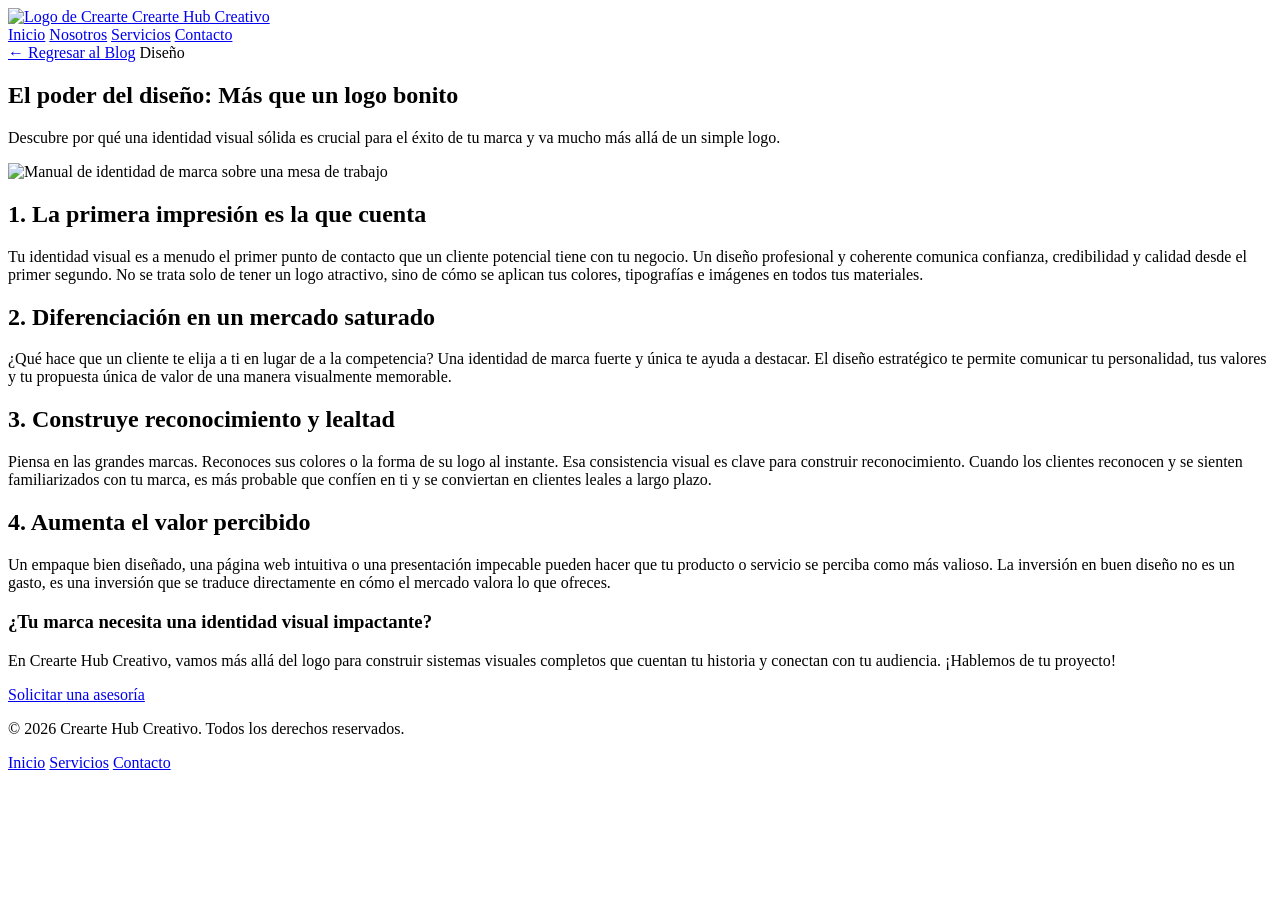
==== blog-post-design.html @ 3978bf1a "Add files via upload" ====
<!DOCTYPE html>
<html lang="es">
  <head>
    <meta charset="UTF-8" />
    <meta name="viewport" content="width=device-width, initial-scale=1.0" />
    <title>El poder del diseño: Más que un logo bonito - Crearte Hub Creativo</title>
    <meta name="description" content="Descubre por qué una identidad visual sólida es crucial para el éxito de tu marca y va mucho más allá de un simple logo." />
    <link rel="preconnect" href="https://fonts.googleapis.com" />
    <link rel="preconnect" href="https://fonts.gstatic.com" crossorigin />
    <link href="https://fonts.googleapis.com/css2?family=Poppins:wght@400;500;600;700&display=swap" rel="stylesheet" />
    <link rel="stylesheet" href="css/styles.css" />
    <link rel="stylesheet" href="css/blog-post.css" />
  </head>
  <body>
    <header class="site-header">
      <div class="container nav-bar">
        <a class="brand" href="index.html#inicio">
          <img src="img/LOGOS CREARTE_Mesa de trabajo 1.png" alt="Logo de Crearte" />
          <span>Crearte Hub Creativo</span>
        </a>
        <nav class="nav-links" aria-label="Navegación principal">
          <a href="index.html#inicio">Inicio</a>
          <a href="index.html#nosotros">Nosotros</a>
          <a href="index.html#servicios">Servicios</a>
          <a href="index.html#contacto">Contacto</a>
        </nav>
      </div>
    </header>

    <main>
      <article class="article-container">
        <header class="article-header">
          <div class="container">
            <a href="blog.html" class="btn-back">← Regresar al Blog</a>
            <span class="blog-post-category">Diseño</span>
            <h1>El poder del diseño: Más que un logo bonito</h1>
            <p class="article-subtitle">Descubre por qué una identidad visual sólida es crucial para el éxito de tu marca y va mucho más allá de un simple logo.</p>
            <img src="img/identidad.jpg" alt="Manual de identidad de marca sobre una mesa de trabajo" class="article-image" />
          </div>
        </header>

        <section class="article-content">
          <div class="container">
            <h2>1. La primera impresión es la que cuenta</h2>
            <p>Tu identidad visual es a menudo el primer punto de contacto que un cliente potencial tiene con tu negocio. Un diseño profesional y coherente comunica confianza, credibilidad y calidad desde el primer segundo. No se trata solo de tener un logo atractivo, sino de cómo se aplican tus colores, tipografías e imágenes en todos tus materiales.</p>

            <h2>2. Diferenciación en un mercado saturado</h2>
            <p>¿Qué hace que un cliente te elija a ti en lugar de a la competencia? Una identidad de marca fuerte y única te ayuda a destacar. El diseño estratégico te permite comunicar tu personalidad, tus valores y tu propuesta única de valor de una manera visualmente memorable.</p>

            <h2>3. Construye reconocimiento y lealtad</h2>
            <p>Piensa en las grandes marcas. Reconoces sus colores o la forma de su logo al instante. Esa consistencia visual es clave para construir reconocimiento. Cuando los clientes reconocen y se sienten familiarizados con tu marca, es más probable que confíen en ti y se conviertan en clientes leales a largo plazo.</p>

            <h2>4. Aumenta el valor percibido</h2>
            <p>Un empaque bien diseñado, una página web intuitiva o una presentación impecable pueden hacer que tu producto o servicio se perciba como más valioso. La inversión en buen diseño no es un gasto, es una inversión que se traduce directamente en cómo el mercado valora lo que ofreces.</p>

            <div class="article-cta">
              <h3>¿Tu marca necesita una identidad visual impactante?</h3>
              <p>En Crearte Hub Creativo, vamos más allá del logo para construir sistemas visuales completos que cuentan tu historia y conectan con tu audiencia. ¡Hablemos de tu proyecto!</p>
              <a href="index.html#contacto" class="btn btn-primary">Solicitar una asesoría</a>
            </div>
          </div>
        </section>
      </article>
    </main>

    <footer class="site-footer">
      <div class="container footer-content">
        <p>© 2026 Crearte Hub Creativo. Todos los derechos reservados.</p>
        <div class="footer-links">
          <a href="index.html#inicio">Inicio</a>
          <a href="index.html#servicios">Servicios</a>
          <a href="index.html#contacto">Contacto</a>
        </div>
      </div>
    </footer>
  </body>
</html>
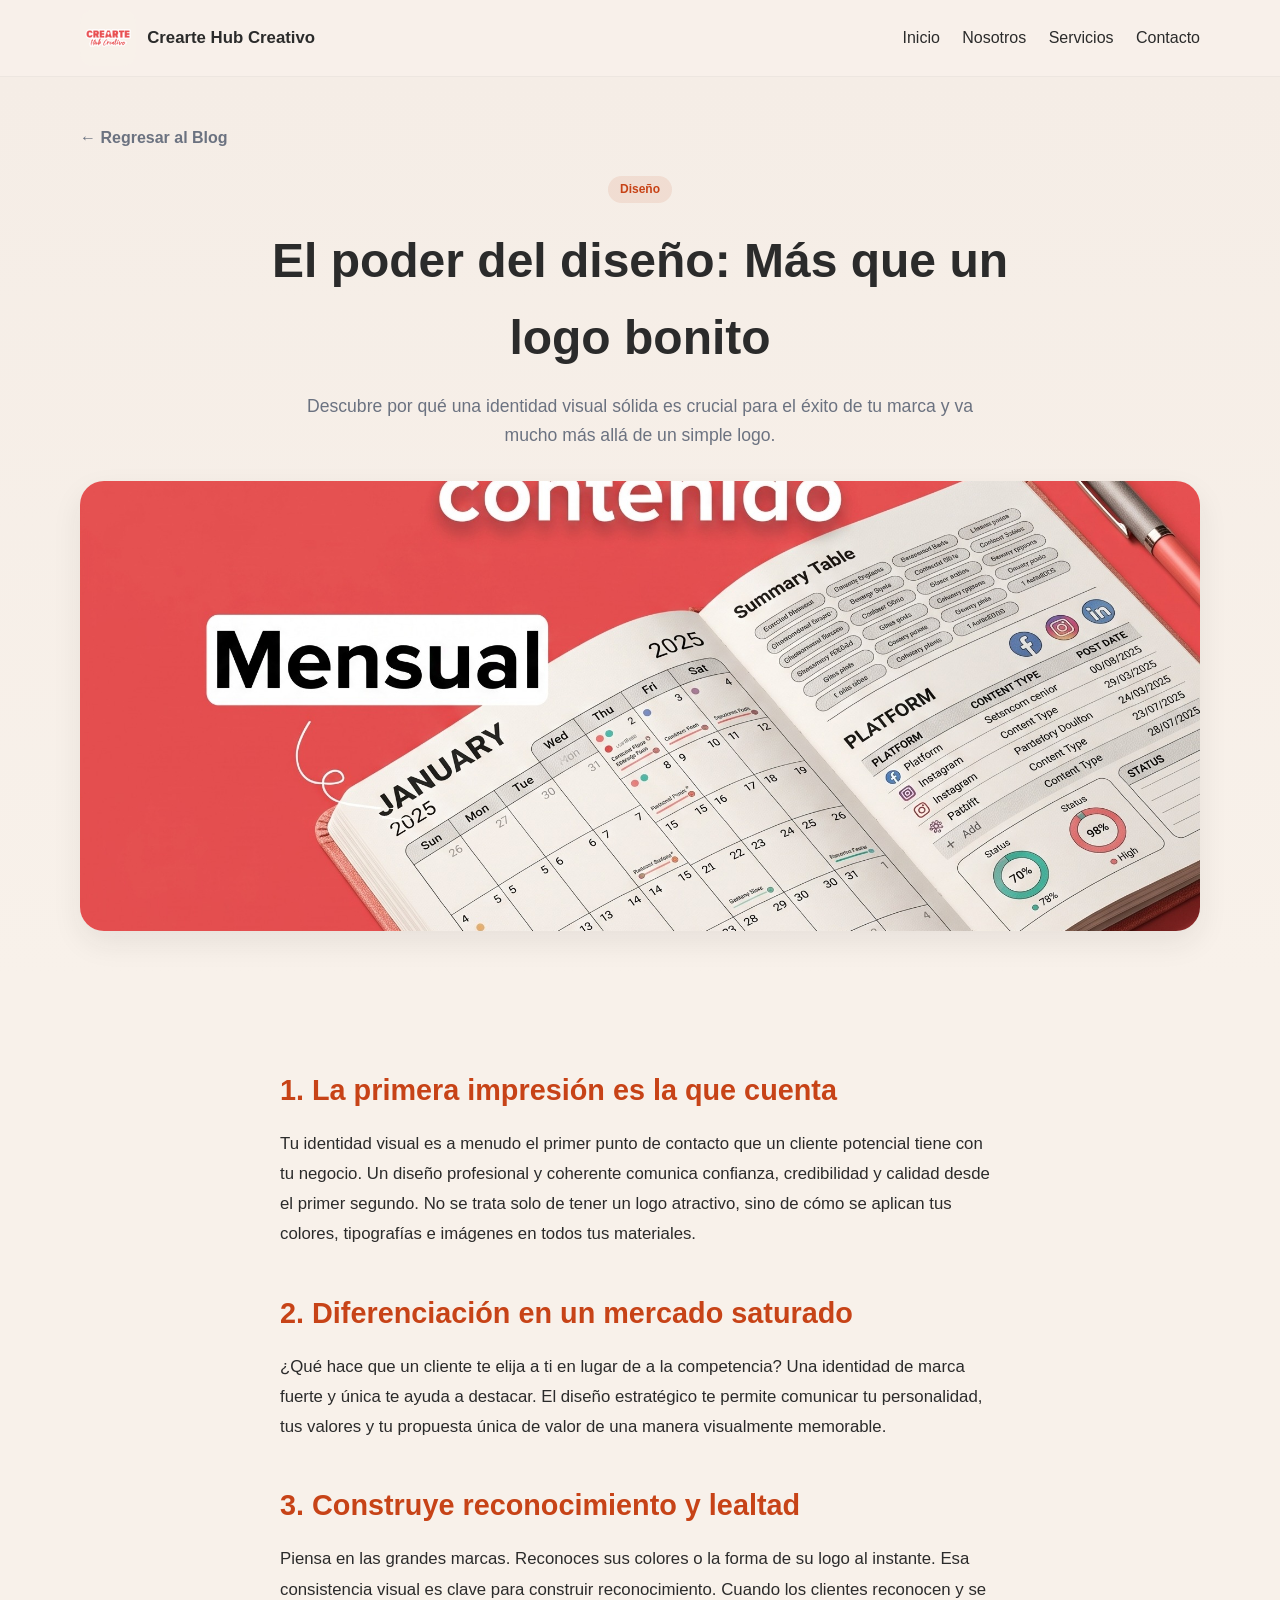
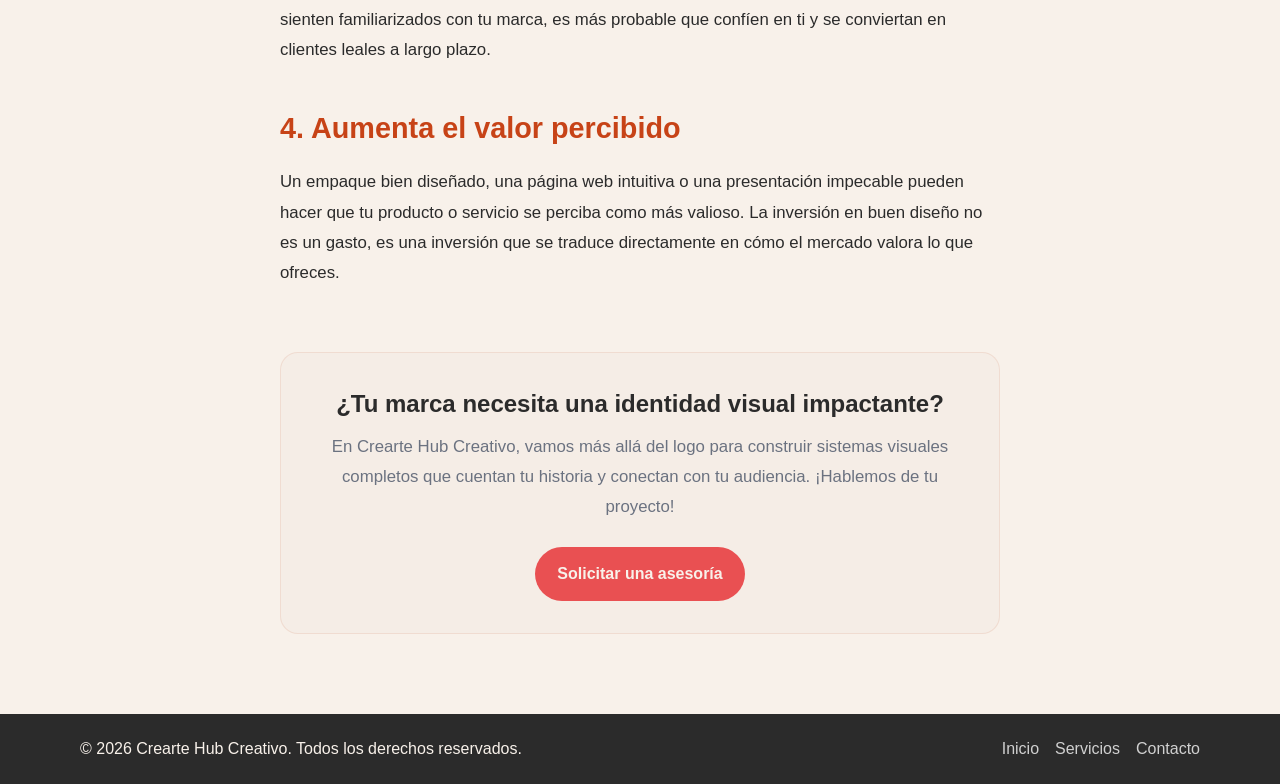
==== commit 761c9532: "Actualizar sitio Crearte Hub" ====
--- a/blog-post-design.html
+++ b/blog-post-design.html
@@ -1,77 +1,77 @@
-<!DOCTYPE html>
-<html lang="es">
-  <head>
-    <meta charset="UTF-8" />
-    <meta name="viewport" content="width=device-width, initial-scale=1.0" />
-    <title>El poder del diseño: Más que un logo bonito - Crearte Hub Creativo</title>
-    <meta name="description" content="Descubre por qué una identidad visual sólida es crucial para el éxito de tu marca y va mucho más allá de un simple logo." />
-    <link rel="preconnect" href="https://fonts.googleapis.com" />
-    <link rel="preconnect" href="https://fonts.gstatic.com" crossorigin />
-    <link href="https://fonts.googleapis.com/css2?family=Poppins:wght@400;500;600;700&display=swap" rel="stylesheet" />
-    <link rel="stylesheet" href="css/styles.css" />
-    <link rel="stylesheet" href="css/blog-post.css" />
-  </head>
-  <body>
-    <header class="site-header">
-      <div class="container nav-bar">
-        <a class="brand" href="index.html#inicio">
-          <img src="img/LOGOS CREARTE_Mesa de trabajo 1.png" alt="Logo de Crearte" />
-          <span>Crearte Hub Creativo</span>
-        </a>
-        <nav class="nav-links" aria-label="Navegación principal">
-          <a href="index.html#inicio">Inicio</a>
-          <a href="index.html#nosotros">Nosotros</a>
-          <a href="index.html#servicios">Servicios</a>
-          <a href="index.html#contacto">Contacto</a>
-        </nav>
-      </div>
-    </header>
-
-    <main>
-      <article class="article-container">
-        <header class="article-header">
-          <div class="container">
-            <a href="blog.html" class="btn-back">← Regresar al Blog</a>
-            <span class="blog-post-category">Diseño</span>
-            <h1>El poder del diseño: Más que un logo bonito</h1>
-            <p class="article-subtitle">Descubre por qué una identidad visual sólida es crucial para el éxito de tu marca y va mucho más allá de un simple logo.</p>
-            <img src="img/identidad.jpg" alt="Manual de identidad de marca sobre una mesa de trabajo" class="article-image" />
-          </div>
-        </header>
-
-        <section class="article-content">
-          <div class="container">
-            <h2>1. La primera impresión es la que cuenta</h2>
-            <p>Tu identidad visual es a menudo el primer punto de contacto que un cliente potencial tiene con tu negocio. Un diseño profesional y coherente comunica confianza, credibilidad y calidad desde el primer segundo. No se trata solo de tener un logo atractivo, sino de cómo se aplican tus colores, tipografías e imágenes en todos tus materiales.</p>
-
-            <h2>2. Diferenciación en un mercado saturado</h2>
-            <p>¿Qué hace que un cliente te elija a ti en lugar de a la competencia? Una identidad de marca fuerte y única te ayuda a destacar. El diseño estratégico te permite comunicar tu personalidad, tus valores y tu propuesta única de valor de una manera visualmente memorable.</p>
-
-            <h2>3. Construye reconocimiento y lealtad</h2>
-            <p>Piensa en las grandes marcas. Reconoces sus colores o la forma de su logo al instante. Esa consistencia visual es clave para construir reconocimiento. Cuando los clientes reconocen y se sienten familiarizados con tu marca, es más probable que confíen en ti y se conviertan en clientes leales a largo plazo.</p>
-
-            <h2>4. Aumenta el valor percibido</h2>
-            <p>Un empaque bien diseñado, una página web intuitiva o una presentación impecable pueden hacer que tu producto o servicio se perciba como más valioso. La inversión en buen diseño no es un gasto, es una inversión que se traduce directamente en cómo el mercado valora lo que ofreces.</p>
-
-            <div class="article-cta">
-              <h3>¿Tu marca necesita una identidad visual impactante?</h3>
-              <p>En Crearte Hub Creativo, vamos más allá del logo para construir sistemas visuales completos que cuentan tu historia y conectan con tu audiencia. ¡Hablemos de tu proyecto!</p>
-              <a href="index.html#contacto" class="btn btn-primary">Solicitar una asesoría</a>
-            </div>
-          </div>
-        </section>
-      </article>
-    </main>
-
-    <footer class="site-footer">
-      <div class="container footer-content">
-        <p>© 2026 Crearte Hub Creativo. Todos los derechos reservados.</p>
-        <div class="footer-links">
-          <a href="index.html#inicio">Inicio</a>
-          <a href="index.html#servicios">Servicios</a>
-          <a href="index.html#contacto">Contacto</a>
-        </div>
-      </div>
-    </footer>
-  </body>
+<!DOCTYPE html>
+<html lang="es">
+  <head>
+    <meta charset="UTF-8" />
+    <meta name="viewport" content="width=device-width, initial-scale=1.0" />
+    <title>El poder del diseño: Más que un logo bonito - Crearte Hub Creativo</title>
+    <meta name="description" content="Descubre por qué una identidad visual sólida es crucial para el éxito de tu marca y va mucho más allá de un simple logo." />
+    <link rel="preconnect" href="https://fonts.googleapis.com" />
+    <link rel="preconnect" href="https://fonts.gstatic.com" crossorigin />
+    <link href="https://fonts.googleapis.com/css2?family=Poppins:wght@400;500;600;700&display=swap" rel="stylesheet" />
+    <link rel="stylesheet" href="css/styles.css" />
+    <link rel="stylesheet" href="css/blog-post.css" />
+  </head>
+  <body>
+    <header class="site-header">
+      <div class="container nav-bar">
+        <a class="brand" href="index.html">
+          <img src="img/LOGOS CREARTE_Mesa de trabajo 1.png" alt="Logo de Crearte" />
+          <span>Crearte Hub Creativo</span>
+        </a>
+        <nav class="nav-links" aria-label="Navegación principal">
+          <a href="index.html">Inicio</a>
+          <a href="index.html#nosotros">Nosotros</a>
+          <a href="index.html#servicios">Servicios</a>
+          <a href="index.html#contacto">Contacto</a>
+        </nav>
+      </div>
+    </header>
+
+    <main>
+      <article class="article-container">
+        <header class="article-header">
+          <div class="container">
+            <a href="blog.html" class="btn-back">← Regresar al Blog</a>
+            <span class="blog-post-category">Diseño</span>
+            <h1>El poder del diseño: Más que un logo bonito</h1>
+            <p class="article-subtitle">Descubre por qué una identidad visual sólida es crucial para el éxito de tu marca y va mucho más allá de un simple logo.</p>
+            <img src="img/identidad.jpg" alt="Manual de identidad de marca sobre una mesa de trabajo" class="article-image" />
+          </div>
+        </header>
+
+        <section class="article-content">
+          <div class="container">
+            <h2>1. La primera impresión es la que cuenta</h2>
+            <p>Tu identidad visual es a menudo el primer punto de contacto que un cliente potencial tiene con tu negocio. Un diseño profesional y coherente comunica confianza, credibilidad y calidad desde el primer segundo. No se trata solo de tener un logo atractivo, sino de cómo se aplican tus colores, tipografías e imágenes en todos tus materiales.</p>
+
+            <h2>2. Diferenciación en un mercado saturado</h2>
+            <p>¿Qué hace que un cliente te elija a ti en lugar de a la competencia? Una identidad de marca fuerte y única te ayuda a destacar. El diseño estratégico te permite comunicar tu personalidad, tus valores y tu propuesta única de valor de una manera visualmente memorable.</p>
+
+            <h2>3. Construye reconocimiento y lealtad</h2>
+            <p>Piensa en las grandes marcas. Reconoces sus colores o la forma de su logo al instante. Esa consistencia visual es clave para construir reconocimiento. Cuando los clientes reconocen y se sienten familiarizados con tu marca, es más probable que confíen en ti y se conviertan en clientes leales a largo plazo.</p>
+
+            <h2>4. Aumenta el valor percibido</h2>
+            <p>Un empaque bien diseñado, una página web intuitiva o una presentación impecable pueden hacer que tu producto o servicio se perciba como más valioso. La inversión en buen diseño no es un gasto, es una inversión que se traduce directamente en cómo el mercado valora lo que ofreces.</p>
+
+            <div class="article-cta">
+              <h3>¿Tu marca necesita una identidad visual impactante?</h3>
+              <p>En Crearte Hub Creativo, vamos más allá del logo para construir sistemas visuales completos que cuentan tu historia y conectan con tu audiencia. ¡Hablemos de tu proyecto!</p>
+              <a href="index.html#contacto" class="btn btn-primary">Solicitar una asesoría</a>
+            </div>
+          </div>
+        </section>
+      </article>
+    </main>
+
+    <footer class="site-footer">
+      <div class="container footer-content">
+        <p>© 2026 Crearte Hub Creativo. Todos los derechos reservados.</p>
+        <div class="footer-links">
+          <a href="index.html">Inicio</a>
+          <a href="index.html#servicios">Servicios</a>
+          <a href="index.html#contacto">Contacto</a>
+        </div>
+      </div>
+    </footer>
+  </body>
 </html>
--- a/css/styles.css
+++ b/css/styles.css
@@ -0,0 +1,958 @@
+:root {
+  --color-primary: #C74317;
+  --color-primary-dark: #E95052;
+  --color-accent: #F06A6A;
+  --color-dark: #2B2B2B;
+  --color-text-secondary: #6B7280;
+  --color-light: #F5EDE6;
+  --color-white: #F8F1EA;
+  --shadow-soft: 0 12px 30px rgba(43, 43, 43, 0.08);
+  --radius-lg: 24px;
+  --radius-md: 18px;
+  --radius-sm: 12px;
+  --transition: 0.3s ease;
+}
+
+/* Reset y base */
+* {
+  box-sizing: border-box;
+  margin: 0;
+  padding: 0;
+}
+
+html {
+  scroll-behavior: smooth;
+}
+
+body {
+  font-family: 'Poppins', sans-serif;
+  background: var(--color-light);
+  color: var(--color-dark);
+  line-height: 1.6;
+}
+
+img {
+  display: block;
+  width: 100%;
+}
+
+a {
+  color: inherit;
+  text-decoration: none;
+}
+
+.container {
+  width: min(1120px, calc(100% - 2rem));
+  margin: 0 auto;
+}
+
+.section {
+  padding: 5rem 0;
+}
+
+.section-muted {
+  background: linear-gradient(180deg, var(--color-white) 0%, var(--color-light) 100%);
+}
+
+.eyebrow {
+  text-transform: uppercase;
+  letter-spacing: 0.24em;
+  font-size: 0.8rem;
+  font-weight: 600;
+  color: var(--color-primary);
+  margin-bottom: 0.75rem;
+}
+
+/* Header */
+.site-header {
+  position: sticky;
+  top: 0;
+  z-index: 1000;
+  background: rgba(248, 241, 234, 0.94);
+  backdrop-filter: blur(12px);
+  border-bottom: 1px solid rgba(43, 43, 43, 0.05);
+}
+
+.nav-bar {
+  display: flex;
+  justify-content: space-between;
+  align-items: center;
+  min-height: 76px;
+}
+
+.brand {
+  display: flex;
+  align-items: center;
+  gap: 0.7rem;
+  font-weight: 700;
+  font-size: 1.05rem;
+}
+
+.brand img {
+  width: 56px;
+  height: 56px;
+  object-fit: contain;
+  border-radius: 14px;
+  background: var(--color-white);
+  padding: 3px;
+}
+
+.nav-links {
+  display: flex;
+  gap: 1.4rem;
+  font-weight: 500;
+}
+
+.nav-links a {
+  transition: color var(--transition);
+}
+
+.nav-links a:hover {
+  color: var(--color-primary);
+}
+
+.menu-toggle {
+  display: none;
+  flex-direction: column;
+  gap: 0.25rem;
+  background: transparent;
+  border: 0;
+  cursor: pointer;
+  padding: 0.25rem;
+}
+
+.menu-toggle span {
+  width: 24px;
+  height: 2px;
+  background: var(--color-dark);
+  border-radius: 999px;
+}
+
+/* Hero */
+.hero {
+  padding: 1.5rem 0;
+  background: var(--color-white);
+  width: 100%; /* Ocupa todo el ancho */
+}
+
+.hero-gallery {
+  display: flex;
+  width: 100%;
+  overflow-x: auto;
+  padding-bottom: 1rem; /* Espacio para la barra de scroll */
+  -webkit-overflow-scrolling: touch; /* Scroll suave en iOS */
+  scrollbar-width: none; /* Oculta la barra de scroll en Firefox */
+  scroll-snap-type: x mandatory; /* Habilita el snap en el eje X */
+}
+
+/* Oculta la barra de scroll en navegadores Webkit (Chrome, Safari) */
+.hero-gallery::-webkit-scrollbar {
+  display: none;
+}
+
+.hero-image {
+  display: block;
+  flex-shrink: 0; /* Evita que las imágenes se encojan */
+  width: 100%; /* Cada imagen ocupa el 100% del contenedor */
+  aspect-ratio: 16 / 7; /* Proporción panorámica (ajustable) */
+  object-fit: cover; /* Rellena el espacio sin deformar la imagen */
+  box-shadow: var(--shadow-soft);
+  scroll-snap-align: start; /* Alinea cada imagen al inicio del scroll */
+}
+
+.hero-carousel-wrapper {
+  position: relative;
+}
+
+.carousel-btn {
+  position: absolute;
+  top: 50%;
+  transform: translateY(-50%);
+  z-index: 10;
+  background-color: rgba(248, 241, 234, 0.8);
+  backdrop-filter: blur(4px);
+  border: 1px solid rgba(43, 43, 43, 0.1);
+  border-radius: 50%;
+  width: 44px;
+  height: 44px;
+  display: grid;
+  place-items: center;
+  cursor: pointer;
+  color: var(--color-primary);
+  transition: var(--transition);
+}
+
+.carousel-btn:hover {
+  background-color: var(--color-white);
+  transform: translateY(-50%) scale(1.05);
+}
+
+.carousel-btn--prev {
+  left: 1rem;
+}
+
+.carousel-btn--next {
+  right: 1rem;
+}
+
+.intro-badge {
+  padding-top: 2.8rem;
+  padding-bottom: 2.8rem;
+  text-align: center;
+  background: linear-gradient(135deg, var(--color-primary-dark) 0%, #ff7a8a 100%);
+  color: var(--color-white);
+  box-shadow: inset 0 -4px 0 rgba(255,255,255,0.18);
+}
+
+.intro-badge h1 {
+  font-size: clamp(1.5rem, 4vw, 2.2rem);
+  font-weight: 800;
+  color: var(--color-white);
+  max-width: 780px;
+  margin: 0 auto;
+  text-shadow: 0 2px 8px rgba(0,0,0,0.14);
+}
+
+.intro-badge span {
+  color: #fff0f2;
+  font-weight: 800;
+}
+
+/* Botones */
+.btn {
+  display: inline-flex;
+  justify-content: center;
+  align-items: center;
+  padding: 0.9rem 1.4rem;
+  border-radius: 999px;
+  font-weight: 600;
+  transition: transform var(--transition), background var(--transition), color var(--transition);
+}
+
+.btn:hover {
+  transform: translateY(-2px);
+}
+
+.btn-primary {
+  background: var(--color-primary-dark);
+  color: var(--color-white);
+}
+
+.btn-primary:hover {
+  background: var(--color-primary);
+}
+
+.btn-secondary {
+  border: 1px solid var(--color-primary-dark);
+  color: var(--color-primary-dark);
+  background: var(--color-white);
+}
+
+/* Secciones */
+.section-heading {
+  text-align: center;
+  max-width: 700px;
+  margin: 0 auto 2.5rem;
+}
+
+.section-heading h2,
+.about-text h2,
+.contact-grid h2 {
+  font-size: clamp(1.8rem, 4vw, 2.2rem);
+  font-weight: 700;
+  margin-bottom: 0.7rem;
+}
+
+.about-content-grid {
+  display: grid;
+  grid-template-columns: repeat(2, 1fr);
+  gap: 2rem;
+  margin-top: 2.5rem;
+  align-items: start;
+}
+
+.about-grid-large {
+  grid-template-columns: 1.1fr 0.9fr;
+  align-items: start;
+}
+
+.stats {
+  display: grid;
+  grid-template-columns: repeat(3, minmax(0, 1fr));
+  gap: 1rem;
+}
+
+.video-grid {
+  display: grid;
+  grid-template-columns: repeat(2, minmax(0, 1fr));
+  gap: 1.5rem;
+}
+
+.video-card {
+  background: var(--color-white);
+  border-radius: var(--radius-lg);
+  padding: 1.6rem;
+  box-shadow: var(--shadow-soft);
+}
+
+.video-placeholder {
+  min-height: 220px;
+  border: 2px dashed rgba(199, 67, 23, 0.3);
+  border-radius: var(--radius-md);
+  display: grid;
+  place-items: center;
+  color: var(--color-text-secondary);
+  background: rgba(199, 67, 23, 0.04);
+  font-weight: 600;
+}
+
+.mission-vision-stack {
+  display: grid;
+  gap: 1.5rem;
+}
+
+.mission-box {
+  background: var(--color-white);
+  border-radius: var(--radius-md);
+  padding: 1.25rem;
+  box-shadow: var(--shadow-soft);
+}
+
+.mission-box h3 {
+  color: var(--color-primary);
+  margin-bottom: 0.5rem;
+}
+
+.about-image-wrapper {
+  border-radius: var(--radius-lg);
+  overflow: hidden;
+  box-shadow: var(--shadow-soft);
+}
+
+.about-image {
+  width: 100%;
+  height: 100%;
+  object-fit: cover;
+  max-height: 450px;
+}
+
+.gallery-grid {
+  display: grid;
+  grid-template-columns: repeat(4, minmax(0, 1fr));
+  gap: 1rem;
+}
+
+.gallery-item {
+  min-height: 220px;
+  background: linear-gradient(135deg, rgba(199, 67, 23, 0.12), rgba(43, 43, 43, 0.08));
+  border: 1px solid rgba(43, 43, 43, 0.08);
+  border-radius: var(--radius-md);
+  overflow: hidden;
+  position: relative;
+  display: block;
+  margin: 0;
+  cursor: pointer;
+}
+
+.gallery-item img {
+  width: 100%;
+  height: 100%;
+  min-height: 220px;
+  object-fit: cover;
+  display: block;
+  transition: transform var(--transition);
+}
+
+.gallery-item:hover img {
+  transform: scale(1.05);
+}
+
+.gallery-item figcaption {
+  position: absolute;
+  top: 0;
+  left: 0;
+  width: 100%;
+  height: 100%;
+  display: flex;
+  justify-content: center;
+  align-items: center;
+  padding: 1rem;
+  text-align: center;
+  background: rgba(43, 43, 43, 0.6);
+  color: var(--color-white);
+  font-weight: 600;
+  letter-spacing: 0.04em;
+  opacity: 0;
+  transition: opacity var(--transition);
+}
+
+.gallery-item:hover figcaption {
+  opacity: 1;
+}
+
+.blog-grid {
+  display: grid;
+  grid-template-columns: 2fr 1fr;
+  gap: 2rem;
+}
+
+.blog-post-featured {
+  display: block;
+  background: var(--color-white);
+  border-radius: var(--radius-lg);
+  box-shadow: var(--shadow-soft);
+  overflow: hidden;
+  transition: transform var(--transition), box-shadow var(--transition);
+}
+
+.blog-post-featured:hover {
+  transform: translateY(-6px);
+  box-shadow: 0 16px 40px rgba(43, 43, 43, 0.12);
+}
+
+.blog-post-image {
+  width: 100%;
+  height: 300px;
+  object-fit: cover;
+}
+
+.blog-post-content {
+  padding: 1.5rem;
+}
+
+.blog-post-category {
+  display: inline-block;
+  background: rgba(199, 67, 23, 0.1);
+  color: var(--color-primary);
+  padding: 0.25rem 0.75rem;
+  border-radius: 999px;
+  font-size: 0.75rem;
+  font-weight: 600;
+  margin-bottom: 0.75rem;
+}
+
+.blog-post-featured h3 {
+  font-size: 1.4rem;
+  margin-bottom: 0.5rem;
+}
+
+.blog-post-featured p {
+  color: var(--color-text-secondary);
+}
+
+.blog-post-list {
+  display: grid;
+  gap: 1.5rem;
+  align-content: start;
+}
+
+.blog-post-item {
+  display: flex;
+  gap: 1rem;
+  align-items: center;
+  background: var(--color-white);
+  padding: 1rem;
+  border-radius: var(--radius-md);
+  box-shadow: var(--shadow-soft);
+  transition: transform var(--transition), box-shadow var(--transition);
+}
+
+.blog-post-item:hover {
+  transform: translateY(-4px);
+  box-shadow: 0 12px 30px rgba(43, 43, 43, 0.1);
+}
+
+.blog-post-thumbnail {
+  width: 80px;
+  height: 60px;
+  object-fit: cover;
+  border-radius: var(--radius-sm);
+  flex-shrink: 0;
+}
+
+.stats div {
+  background: var(--color-white);
+  padding: 1.25rem;
+  border-radius: var(--radius-md);
+  box-shadow: var(--shadow-soft);
+  text-align: center;
+}
+
+.stats strong {
+  display: block;
+  font-size: 1.3rem;
+  color: var(--color-primary);
+}
+
+/* Tarjetas */
+.cards-grid,
+.portfolio-grid {
+  display: grid;
+  grid-template-columns: repeat(3, minmax(0, 1fr));
+  gap: 1.4rem;
+}
+
+.card,
+.portfolio-card,
+.contact-form {
+  background: var(--color-white);
+  border-radius: var(--radius-lg);
+  box-shadow: var(--shadow-soft);
+  transition: transform var(--transition), box-shadow var(--transition);
+}
+
+.card:hover,
+.portfolio-card:hover {
+  transform: translateY(-6px);
+  box-shadow: 0 16px 40px rgba(43, 43, 43, 0.12);
+}
+
+.card {
+  padding: 1.6rem;
+}
+
+.card-icon {
+  width: 54px;
+  height: 54px;
+  border-radius: 50%;
+  background: rgba(199, 67, 23, 0.12);
+  display: grid;
+  place-items: center;
+  margin-bottom: 1rem;
+}
+
+.card-icon svg {
+  width: 24px;
+  height: 24px;
+  stroke: var(--color-primary);
+  stroke-width: 1.6;
+  fill: none;
+  stroke-linecap: round;
+  stroke-linejoin: round;
+}
+
+.card h3,
+.portfolio-card h3 {
+  font-size: 1.1rem;
+  margin-bottom: 0.55rem;
+}
+
+.card p,
+.portfolio-card p,
+.contact-grid p {
+  color: #626262;
+}
+
+.text-link {
+  display: inline-block;
+  margin-top: 0.9rem;
+  color: var(--color-primary);
+  font-weight: 600;
+}
+
+.portfolio-card {
+  padding: 1.6rem;
+  min-height: 180px;
+  display: flex;
+  flex-direction: column;
+  justify-content: flex-end;
+  background: linear-gradient(135deg, #ffffff 0%, #f8f8f8 100%);
+}
+
+/* Contacto */
+.contact-section {
+  padding-bottom: 6rem;
+}
+
+.contact-grid {
+  display: grid;
+  grid-template-columns: 0.9fr 1.1fr;
+  gap: 2rem;
+  align-items: start;
+}
+.contact-hero {
+  align-items: stretch;
+}
+
+.social-links {
+  display: flex;
+  flex-wrap: wrap;
+  gap: 0.8rem;
+  margin-top: 1.2rem;
+}
+
+.social-links a {
+  display: inline-flex;
+  align-items: center;
+  gap: 0.6rem;
+  padding: 0.8rem 1rem;
+  border-radius: 999px;
+  background: linear-gradient(135deg, #fff4ee 0%, #ffe7dc 100%);
+  color: var(--color-primary);
+  font-weight: 700;
+  text-decoration: none;
+  white-space: nowrap;
+  box-shadow: 0 8px 20px rgba(199, 67, 23, 0.12);
+  transition: transform 0.2s ease, box-shadow 0.2s ease;
+}
+
+.social-icon {
+  width: 20px;
+  height: 20px;
+  fill: currentColor;
+}
+
+.social-links a:hover {
+  transform: translateY(-2px);
+  box-shadow: 0 12px 24px rgba(199, 67, 23, 0.18);
+}
+
+.contact-image-card {
+  background: var(--color-white);
+  border-radius: var(--radius-lg);
+  box-shadow: var(--shadow-soft);
+  padding: 1.2rem;
+}
+
+.contact-image-placeholder {
+  min-height: 320px;
+  border: 2px dashed rgba(199, 67, 23, 0.3);
+  border-radius: var(--radius-md);
+  display: grid;
+  place-items: center;
+  background: rgba(199, 67, 23, 0.04);
+  color: var(--color-text-secondary);
+  font-weight: 600;
+}
+.contact-form {
+  padding: 1.5rem;
+  display: grid;
+  gap: 1rem;
+}
+
+.contact-form label {
+  display: grid;
+  gap: 0.45rem;
+  font-weight: 600;
+  color: var(--color-dark);
+}
+
+.contact-form input,
+.contact-form textarea {
+  border: 1px solid #e6e6e6;
+  border-radius: var(--radius-sm);
+  padding: 0.9rem 1rem;
+  font: inherit;
+  color: var(--color-dark);
+  background: var(--color-white);
+}
+
+.contact-form input:focus,
+.contact-form textarea:focus {
+  outline: 2px solid rgba(199, 67, 23, 0.16);
+  border-color: var(--color-primary);
+}
+
+.location-brand {
+  padding-top: 1.5rem;
+  padding-bottom: 2.5rem;
+  background: linear-gradient(180deg, var(--color-light) 0%, var(--color-white) 100%);
+}
+
+.location-brand-wrap {
+  display: grid;
+  grid-template-columns: 1fr 1.1fr 1.3fr;
+  align-items: center;
+  gap: 1.5rem;
+  background: var(--color-white);
+  border: 1px solid rgba(43, 43, 43, 0.06);
+  border-radius: var(--radius-lg);
+  box-shadow: var(--shadow-soft);
+  padding: 2rem;
+}
+
+.brand-card,
+.location-card {
+  display: flex;
+  align-items: center;
+  gap: 1rem;
+}
+
+.brand-card {
+  flex-wrap: wrap;
+}
+
+.brand-card img {
+  width: 78px;
+  height: 78px;
+  object-fit: contain;
+  border-radius: 18px;
+  background: var(--color-light);
+  padding: 0.45rem;
+}
+
+.location-image-card {
+  display: flex;
+  justify-content: center;
+  align-items: center;
+  background: linear-gradient(135deg, rgba(199, 67, 23, 0.06), rgba(255, 255, 255, 0.9));
+  border-radius: var(--radius-md);
+  padding: 0.75rem;
+  min-height: 200px;
+}
+
+.location-image-card img {
+  width: min(100%, 360px);
+  height: 200px;
+  object-fit: cover;
+  border-radius: 16px;
+  box-shadow: 0 12px 28px rgba(43, 43, 43, 0.12);
+}
+
+.brand-card h3,
+.location-card h3 {
+  font-size: 1.5rem;
+  margin-bottom: 0.15rem;
+}
+
+.location-card {
+  flex-direction: column;
+  align-items: flex-start;
+  gap: 0.15rem;
+}
+
+.location-card p {
+  color: var(--color-text-secondary);
+}
+
+.location-card a {
+  display: inline-block;
+  margin-top: 0.35rem;
+  color: var(--color-primary);
+  font-weight: 600;
+}
+
+/* Footer */
+.site-footer {
+  background: var(--color-dark);
+  color: var(--color-white);
+  padding: 1.4rem 0;
+}
+
+.footer-content {
+  display: flex;
+  justify-content: space-between;
+  align-items: center;
+  gap: 1rem;
+}
+
+.footer-links {
+  display: flex;
+  gap: 1rem;
+  color: rgba(255, 255, 255, 0.78);
+}
+
+/* Animaciones */
+.reveal {
+  opacity: 0;
+  transform: translateY(24px);
+  transition: opacity 0.35s ease, transform 0.35s ease;
+}
+
+.reveal.is-visible {
+  opacity: 1;
+  transform: translateY(0);
+}
+
+.fade-in.is-visible {
+  opacity: 1;
+  transform: translateY(0);
+}
+
+.slide-up.is-visible {
+  opacity: 1;
+  transform: translateY(0);
+}
+
+.zoom.is-visible {
+  opacity: 1;
+  transform: scale(1);
+}
+
+.zoom {
+  transform: scale(0.96);
+}
+
+.reveal.is-visible {
+  transition-delay: 0.1s;
+}
+
+/* Responsive */
+@media (max-width: 900px) {
+  .contact-grid {
+    grid-template-columns: 1fr;
+  }
+
+  .cards-grid {
+    grid-template-columns: 1fr 1fr;
+  }
+  
+  .blog-grid {
+    grid-template-columns: 1fr;
+  }
+
+  .gallery-grid {
+    grid-template-columns: repeat(2, 1fr);
+  }
+
+  .location-brand-wrap {
+    grid-template-columns: 1fr;
+    align-items: flex-start;
+  }
+}
+
+@media (max-width: 760px) {
+  .section { padding: 3rem 0; }
+  .menu-toggle {
+    display: inline-flex;
+  }
+
+  .nav-links {
+    position: absolute;
+    top: 76px;
+    right: 1rem;
+    left: 1rem;
+    flex-direction: column;
+    background: var(--color-white);
+    padding: 1rem;
+    border-radius: var(--radius-md);
+    box-shadow: var(--shadow-soft);
+    display: none;
+  }
+
+  .nav-links.is-open {
+    display: flex;
+  }
+
+  .gallery-grid,
+  .cards-grid,
+  .video-grid,
+  .about-content-grid {
+    grid-template-columns: 1fr;
+  }
+
+  .gallery-grid {
+    gap: 1.5rem;
+  }
+
+  .social-links {
+    justify-content: center;
+  }
+
+  .footer-content {
+    flex-direction: column;
+    text-align: center;
+  }
+
+  .blog-post-image {
+    /* Altura más adecuada para las imágenes de blog en móviles */
+    height: 200px;
+    object-fit: contain; /* Asegura que toda la imagen sea visible */
+  }
+}
+
+/* Estilos del Lightbox */
+.lightbox {
+  position: fixed;
+  top: 0;
+  left: 0;
+  width: 100%;
+  height: 100%;
+  background-color: rgba(43, 43, 43, 0.9);
+  z-index: 2000;
+  display: flex;
+  justify-content: center;
+  align-items: center;
+  padding: 2rem;
+  opacity: 0;
+  visibility: hidden;
+  transition: opacity 0.3s ease, visibility 0.3s ease;
+  backdrop-filter: blur(8px);
+}
+
+.lightbox.is-visible {
+  opacity: 1;
+  visibility: visible;
+}
+
+.lightbox-content {
+  position: relative;
+  text-align: center;
+}
+
+.lightbox-image {
+  max-width: 90vw;
+  max-height: 85vh;
+  object-fit: contain;
+  border-radius: var(--radius-md);
+  box-shadow: 0 20px 50px rgba(0, 0, 0, 0.3);
+}
+
+.lightbox-caption {
+  color: var(--color-white);
+  margin-top: 1rem;
+  font-weight: 500;
+}
+
+.lightbox-close {
+  position: absolute;
+  top: 1.5rem;
+  right: 2rem;
+  background: transparent;
+  border: none;
+  color: var(--color-white);
+  font-size: 2.5rem;
+  cursor: pointer;
+  line-height: 1;
+}
+
+/* Estilos para la nueva página de blog/portafolio */
+.portfolio-category {
+  margin-bottom: 4rem;
+}
+
+.portfolio-category-title {
+  font-size: 1.8rem;
+  margin-bottom: 1.5rem;
+}
+
+/* Estilos para los filtros del portafolio */
+.portfolio-filters {
+  display: flex;
+  justify-content: center;
+  gap: 0.75rem;
+  margin-bottom: 2.5rem;
+  flex-wrap: wrap;
+}
+
+.filter-btn {
+  padding: 0.6rem 1.2rem;
+  border-radius: 999px;
+  border: 1px solid rgba(199, 67, 23, 0.2);
+  background-color: var(--color-white);
+  color: var(--color-primary);
+  font-weight: 600;
+  cursor: pointer;
+  transition: var(--transition);
+}
+
+.filter-btn:hover {
+  background-color: rgba(199, 67, 23, 0.1);
+  border-color: rgba(199, 67, 23, 0.4);
+}
+
+.filter-btn.is-active {
+  background-color: var(--color-primary);
+  color: var(--color-white);
+  border-color: var(--color-primary);
+}
--- a/css/blog-post.css
+++ b/css/blog-post.css
@@ -0,0 +1,98 @@
+/* Estilos para la página de artículo de blog */
+
+.article-container {
+  background-color: var(--color-white);
+}
+
+.article-header {
+  padding: 3rem 0;
+  /* position: relative; ya no es necesario */
+  text-align: center;
+  background: linear-gradient(180deg, var(--color-light) 0%, var(--color-white) 100%);
+}
+
+.article-header h1 {
+  font-size: clamp(2rem, 5vw, 3rem);
+  font-weight: 700;
+  max-width: 800px;
+  margin: 0.5rem auto 1rem;
+}
+
+.article-subtitle {
+  font-size: 1.1rem;
+  color: var(--color-text-secondary);
+  max-width: 700px;
+  margin: 0 auto 2rem;
+}
+
+.article-image {
+  width: 100%;
+  max-height: 450px;
+  object-fit: cover;
+  border-radius: var(--radius-lg);
+  box-shadow: var(--shadow-soft);
+  margin-top: 2rem;
+}
+
+.article-content {
+  padding: 3rem 0 5rem;
+}
+
+.btn-back {
+  display: block; /* Lo hacemos un bloque para que ocupe su propia línea */
+  text-align: left; /* Lo alineamos a la izquierda dentro de su contenedor */
+  margin-bottom: 1.5rem;
+  font-weight: 600;
+  color: var(--color-text-secondary);
+  transition: color var(--transition);
+}
+
+.btn-back:hover {
+  color: var(--color-text-secondary);
+}
+
+.article-content .container {
+  max-width: 720px; /* Ancho ideal para la lectura */
+}
+
+.article-content h2 {
+  font-size: 1.8rem;
+  font-weight: 600;
+  margin-top: 2.5rem;
+  margin-bottom: 1rem;
+  color: var(--color-primary);
+}
+
+.article-content p {
+  font-size: 1.05rem;
+  line-height: 1.8;
+  margin-bottom: 1.5rem;
+  color: var(--color-dark);
+}
+
+.article-cta {
+  margin-top: 4rem;
+  padding: 2rem;
+  text-align: center;
+  background-color: var(--color-light);
+  border-radius: var(--radius-md);
+  border: 1px solid rgba(199, 67, 23, 0.1);
+}
+
+.article-cta h3 {
+  font-size: 1.5rem;
+  margin-bottom: 0.5rem;
+}
+
+.article-cta p {
+  color: var(--color-text-secondary);
+  margin-bottom: 1.5rem;
+}
+
+@media (max-width: 760px) {
+  .btn-back {
+    /* En móviles, lo centramos para una mejor apariencia */
+    text-align: center;
+    margin-bottom: 2rem;
+  }
+}
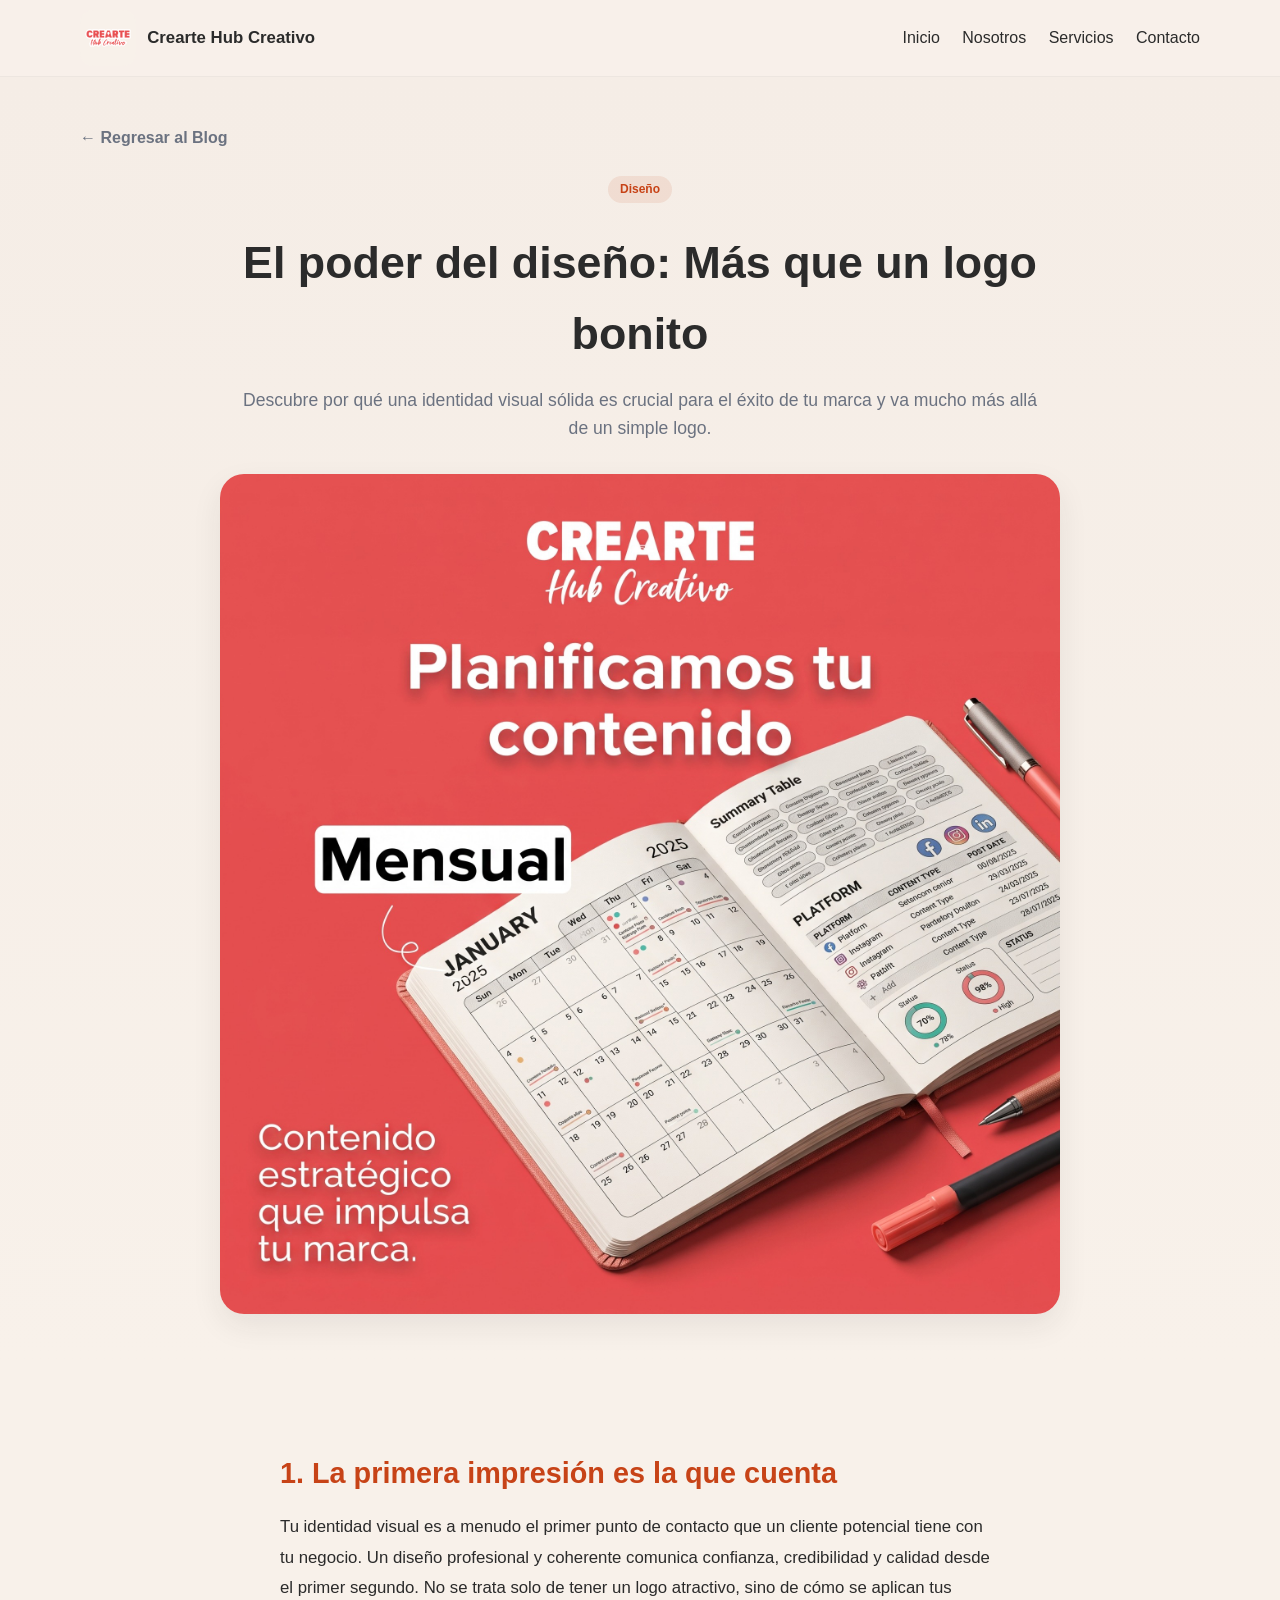
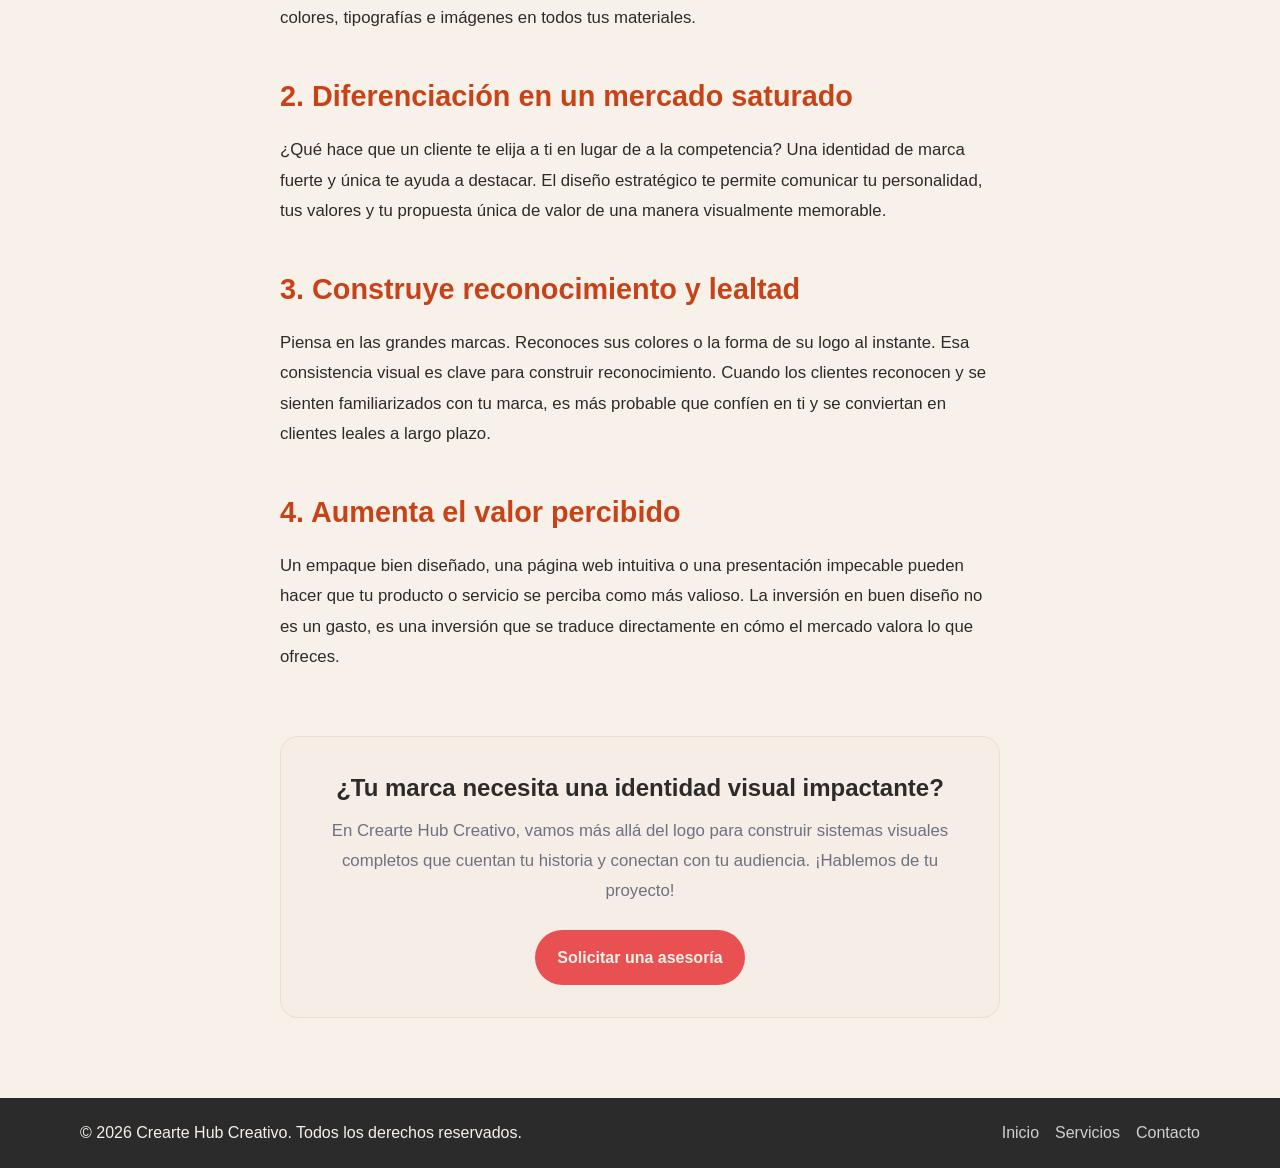
==== commit 51e6f4fb: "Actualizar pagina" ====
--- a/blog-post-design.html
+++ b/blog-post-design.html
@@ -32,10 +32,12 @@
         <header class="article-header">
           <div class="container">
             <a href="blog.html" class="btn-back">← Regresar al Blog</a>
-            <span class="blog-post-category">Diseño</span>
-            <h1>El poder del diseño: Más que un logo bonito</h1>
-            <p class="article-subtitle">Descubre por qué una identidad visual sólida es crucial para el éxito de tu marca y va mucho más allá de un simple logo.</p>
-            <img src="img/identidad.jpg" alt="Manual de identidad de marca sobre una mesa de trabajo" class="article-image" />
+            <div class="article-header-top-text">
+              <span class="blog-post-category">Diseño</span>
+              <h1>El poder del diseño: Más que un logo bonito</h1>
+              <p class="article-subtitle">Descubre por qué una identidad visual sólida es crucial para el éxito de tu marca y va mucho más allá de un simple logo.</p>
+            </div>
+            <img src="img/identidad.jpg" alt="Manual de identidad de marca sobre una mesa de trabajo" class="article-image" style="width: 75%; margin-left: auto; margin-right: auto;" />
           </div>
         </header>
 
--- a/css/styles.css
+++ b/css/styles.css
@@ -857,7 +857,7 @@
   .blog-post-image {
     /* Altura más adecuada para las imágenes de blog en móviles */
     height: 200px;
-    object-fit: contain; /* Asegura que toda la imagen sea visible */
+    object-fit: cover; /* Rellena el espacio sin deformar la imagen */
   }
 }
 
@@ -891,8 +891,8 @@
 }
 
 .lightbox-image {
-  max-width: 90vw;
-  max-height: 85vh;
+  max-width: 50vw;
+  max-height: 55vh;
   object-fit: contain;
   border-radius: var(--radius-md);
   box-shadow: 0 20px 50px rgba(0, 0, 0, 0.3);
--- a/css/blog-post.css
+++ b/css/blog-post.css
@@ -6,29 +6,50 @@
 
 .article-header {
   padding: 3rem 0;
-  /* position: relative; ya no es necesario */
-  text-align: center;
   background: linear-gradient(180deg, var(--color-light) 0%, var(--color-white) 100%);
 }
 
-.article-header h1 {
-  font-size: clamp(2rem, 5vw, 3rem);
-  font-weight: 700;
-  max-width: 800px;
-  margin: 0.5rem auto 1rem;
+.article-header-grid {
+  display: grid;
+  grid-template-columns: 0.8fr 1.2fr;
+  gap: 2.5rem;
+  align-items: center; /* Centra verticalmente el texto con la imagen */
+  margin-top: 2rem;
 }
 
-.article-subtitle {
+.article-header-top-text {
+  text-align: center;
+  max-width: 800px;
+  margin: 0 auto;
+}
+
+.article-header-top-text .blog-post-category {
+  display: inline-block; /* Asegura que el margen funcione */
+  margin-bottom: 1rem;
+}
+
+.article-header-top-text h1 {
+  font-size: clamp(2rem, 4vw, 2.8rem);
+  font-weight: 700;
+  margin: 0.5rem 0 1rem;
+}
+
+.article-header-top-text .article-subtitle {
   font-size: 1.1rem;
   color: var(--color-text-secondary);
-  max-width: 700px;
-  margin: 0 auto 2rem;
+  margin: 0;
+}
+
+.article-intro-paragraph p {
+  font-size: 1.05rem;
+  line-height: 1.8;
 }
 
 .article-image {
   width: 100%;
-  max-height: 450px;
+  height: auto; /* Cambiado para que la altura se ajuste al contenido */
   object-fit: cover;
+  object-position: center top; /* Añadido: Enfoca la parte superior de la imagen */
   border-radius: var(--radius-lg);
   box-shadow: var(--shadow-soft);
   margin-top: 2rem;
@@ -39,8 +60,7 @@
 }
 
 .btn-back {
-  display: block; /* Lo hacemos un bloque para que ocupe su propia línea */
-  text-align: left; /* Lo alineamos a la izquierda dentro de su contenedor */
+  display: inline-block;
   margin-bottom: 1.5rem;
   font-weight: 600;
   color: var(--color-text-secondary);
@@ -91,8 +111,18 @@
 
 @media (max-width: 760px) {
   .btn-back {
-    /* En móviles, lo centramos para una mejor apariencia */
     text-align: center;
     margin-bottom: 2rem;
+    display: block;
+  }
+
+  .article-header-grid {
+    grid-template-columns: 1fr;
+    gap: 2rem;
+    text-align: center;
+  }
+
+  .article-intro-paragraph {
+    text-align: left;
   }
 }
